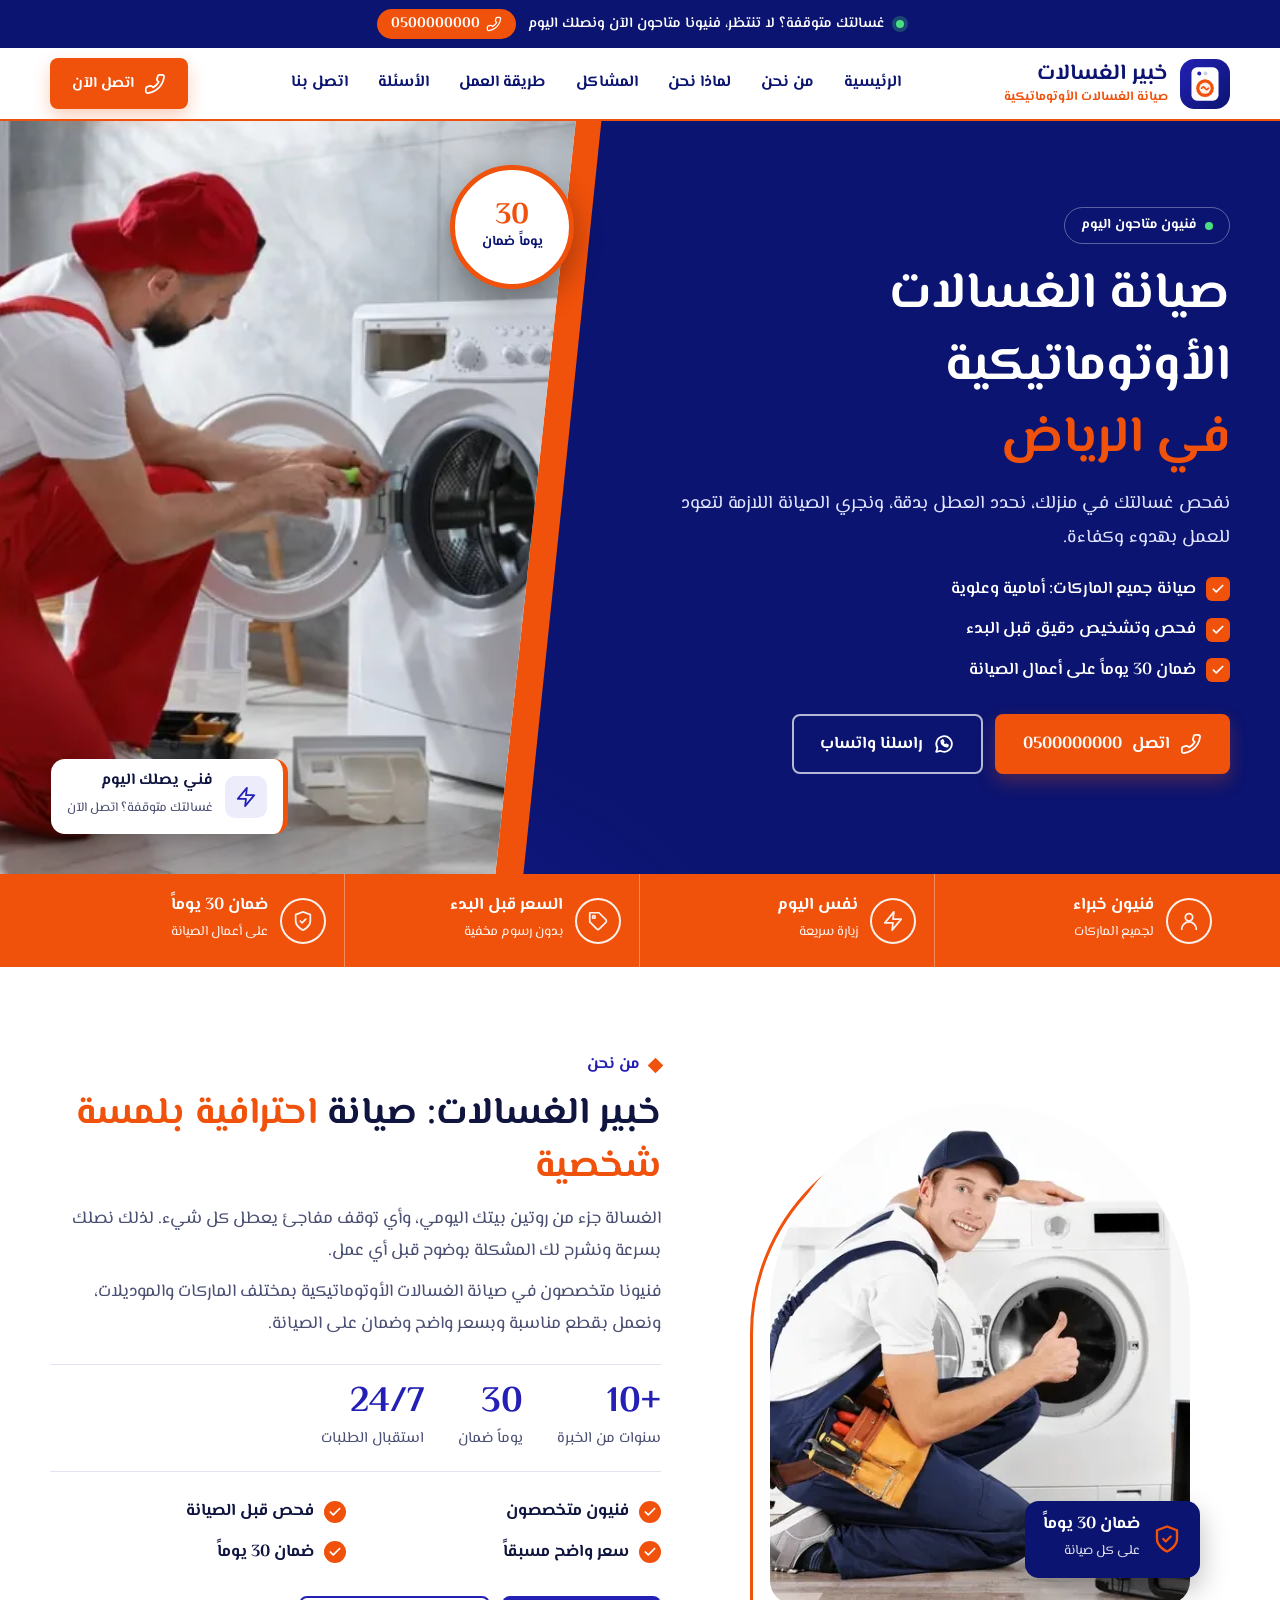
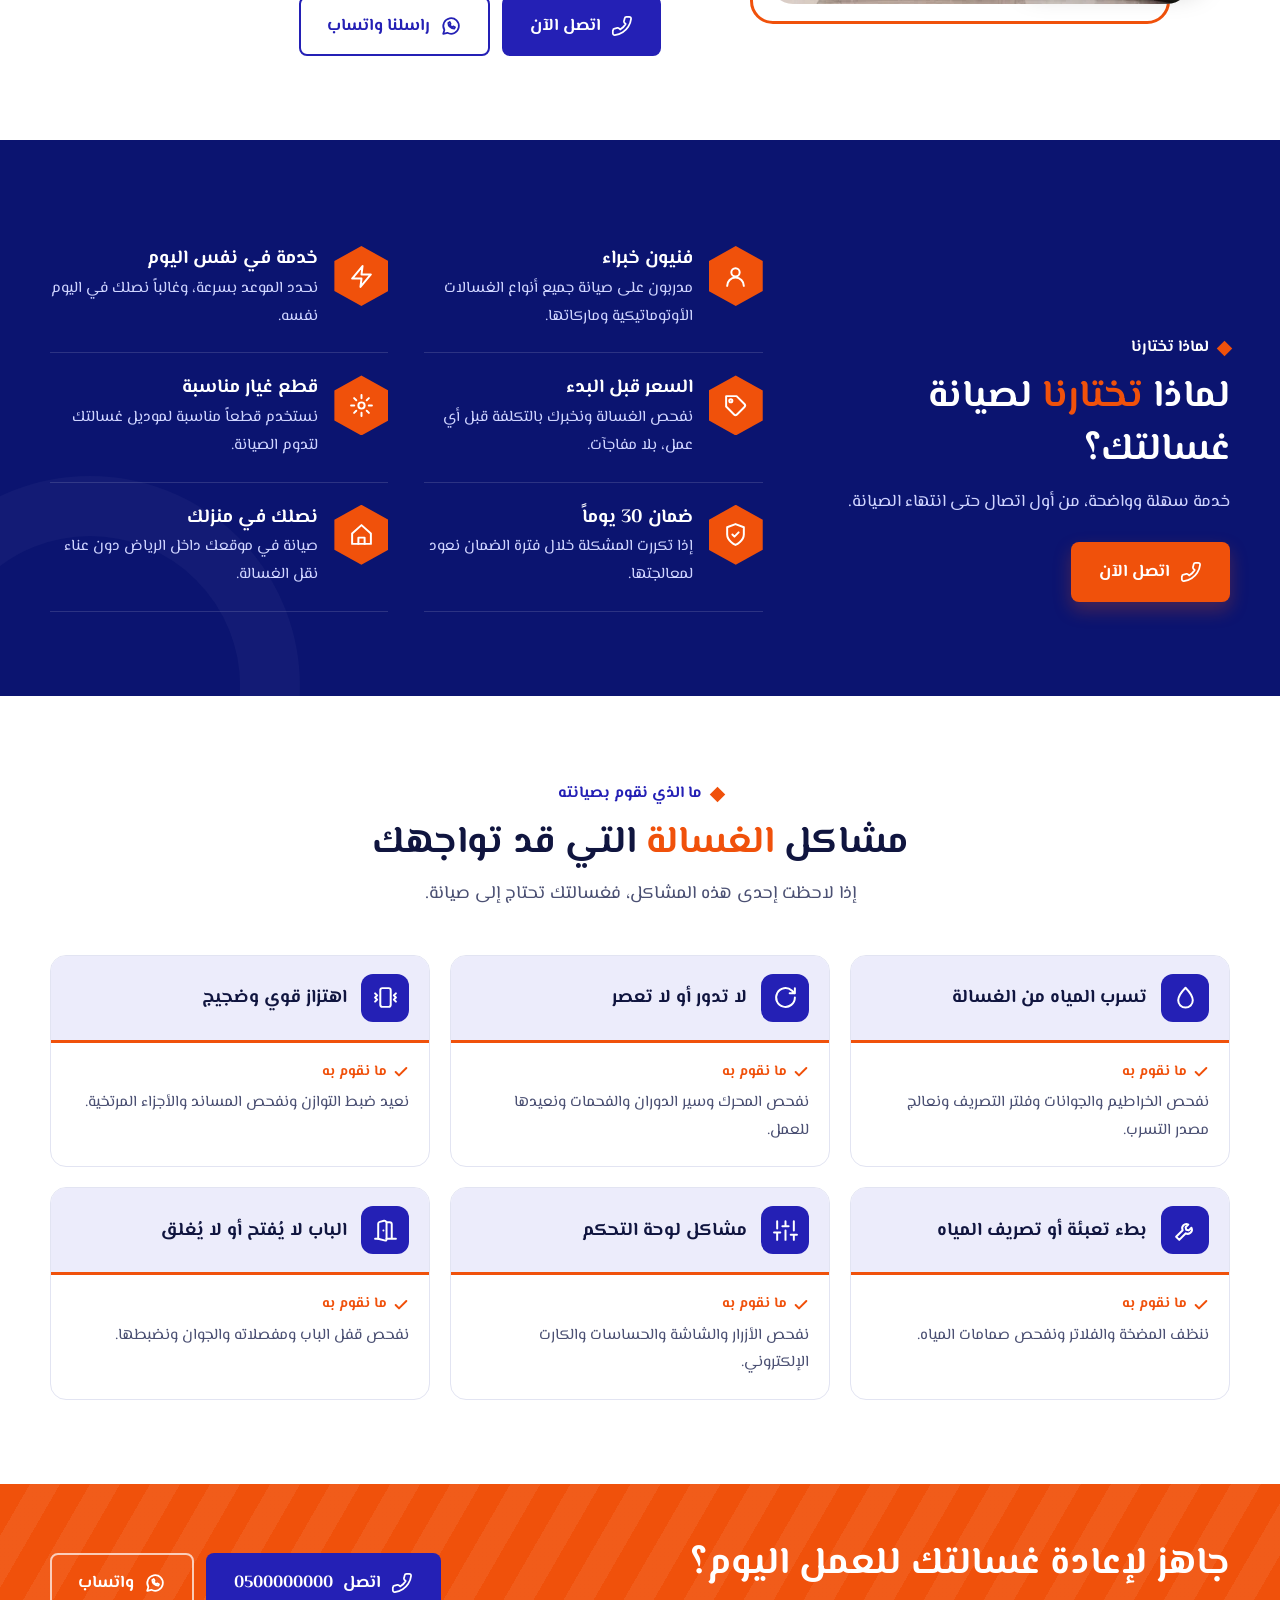
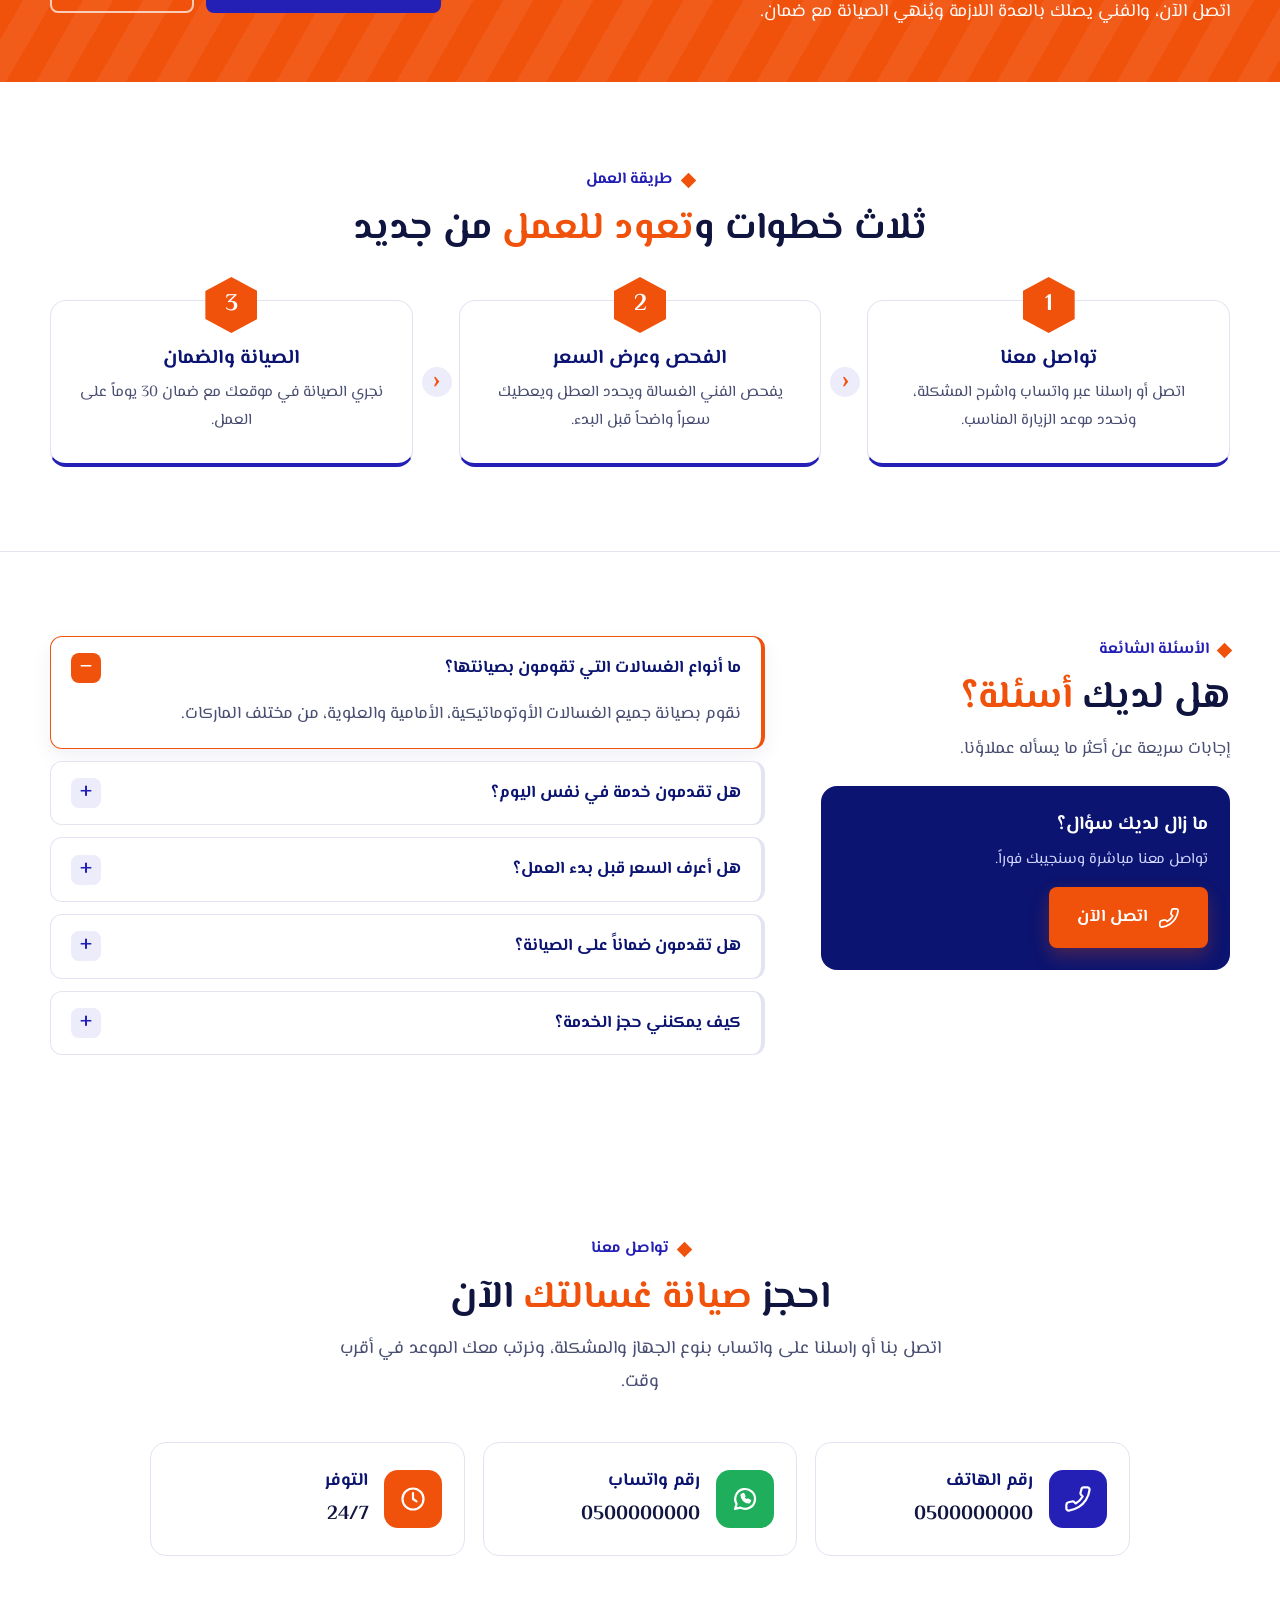
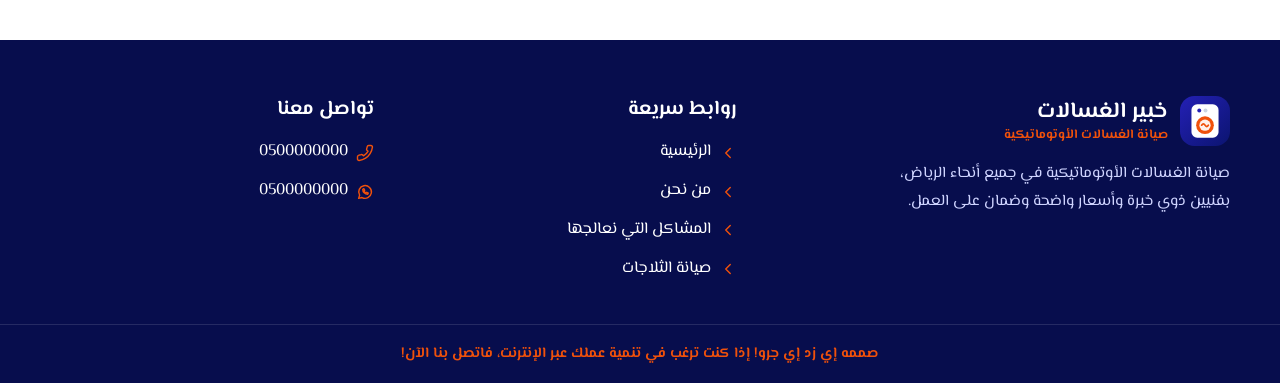
==== index.html @ 1cacca38 "Add files via upload" ====
<!DOCTYPE html>
<html lang="ar" dir="rtl"><head><meta charset="UTF-8">
<meta name="viewport" content="width=device-width, initial-scale=1, viewport-fit=cover">
<title>صيانة الغسالات الأوتوماتيكية في الرياض | خدمة في نفس اليوم</title><meta name="description" content="صيانة احترافية للغسالات الأوتوماتيكية في الرياض لجميع الماركات. فنيون خبراء، خدمة في نفس اليوم، سعر واضح قبل البدء وضمان 30 يوماً.">
<link rel="preconnect" href="https://fonts.googleapis.com"><link rel="preconnect" href="https://fonts.gstatic.com" crossorigin>
<link href="https://fonts.googleapis.com/css2?family=El+Messiri:wght@400;500;600;700&display=swap" rel="stylesheet">
<link rel="stylesheet" href="style.css"></head>
<body class="wash"><svg width="0" height="0" style="position:absolute" aria-hidden="true"><symbol id="i-phone" viewBox="0 0 24 24"><path d="M22 16.9v3a2 2 0 0 1-2.2 2 19.8 19.8 0 0 1-8.6-3.1 19.5 19.5 0 0 1-6-6A19.8 19.8 0 0 1 2.1 4.2 2 2 0 0 1 4.1 2h3a2 2 0 0 1 2 1.7c.1.9.4 1.8.7 2.7a2 2 0 0 1-.5 2.1L8 9.8a16 16 0 0 0 6 6l1.3-1.3a2 2 0 0 1 2.1-.4c.9.3 1.8.6 2.7.7a2 2 0 0 1 1.7 2z"/></symbol><symbol id="i-wa" viewBox="0 0 24 24"><path d="M3.5 20.5l1.3-4.2A8.5 8.5 0 1 1 8 19.4z"/><path d="M9 8.6c0 3.4 3 6.4 6.4 6.4l1-1.6-2-1-1 .8a4.6 4.6 0 0 1-2.6-2.6l.8-1-1-2z"/></symbol><symbol id="i-check" viewBox="0 0 24 24"><path d="M20 6 9 17l-5-5"/></symbol><symbol id="i-chev" viewBox="0 0 24 24"><path d="m15 18-6-6 6-6"/></symbol><symbol id="i-shield" viewBox="0 0 24 24"><path d="M12 22s8-3.6 8-10V5l-8-3-8 3v7c0 6.4 8 10 8 10z"/><path d="m9 12 2 2 4-4"/></symbol><symbol id="i-bolt" viewBox="0 0 24 24"><path d="M13 2 3 14h9l-1 8 10-12h-9z"/></symbol><symbol id="i-tag" viewBox="0 0 24 24"><path d="M20.6 13.4 13.4 20.6a2 2 0 0 1-2.8 0L3 13V3h10l7.6 7.6a2 2 0 0 1 0 2.8z"/><circle cx="7.5" cy="7.5" r="1.5"/></symbol><symbol id="i-user" viewBox="0 0 24 24"><circle cx="12" cy="8" r="4"/><path d="M4 21a8 8 0 0 1 16 0"/></symbol><symbol id="i-clock" viewBox="0 0 24 24"><circle cx="12" cy="12" r="9"/><path d="M12 7v5l3 2"/></symbol><symbol id="i-drop" viewBox="0 0 24 24"><path d="M12 2.7s7 7.2 7 12a7 7 0 0 1-14 0c0-4.8 7-12 7-12z"/></symbol><symbol id="i-wrench" viewBox="0 0 24 24"><path d="M14.7 6.3a4 4 0 0 0-5.4 5.4L3 18l3 3 6.3-6.3a4 4 0 0 0 5.4-5.4l-2.6 2.6-2.4-.6-.6-2.4z"/></symbol><symbol id="i-gear" viewBox="0 0 24 24"><circle cx="12" cy="12" r="3"/><path d="M12 2v3M12 19v3M4.9 4.9l2.1 2.1M17 17l2.1 2.1M2 12h3M19 12h3M4.9 19.1 7 17M17 7l2.1-2.1"/></symbol><symbol id="i-snow" viewBox="0 0 24 24"><path d="M12 2v20M3.3 7l17.4 10M3.3 17 20.7 7M9 3.5l3 2 3-2M9 20.5l3-2 3 2"/></symbol><symbol id="i-temp" viewBox="0 0 24 24"><path d="M14 14.8V4a2 2 0 0 0-4 0v10.8a4 4 0 1 0 4 0z"/></symbol><symbol id="i-volume" viewBox="0 0 24 24"><path d="M11 5 6 9H2v6h4l5 4z"/><path d="M15.5 8.5a5 5 0 0 1 0 7M19 5a9 9 0 0 1 0 14"/></symbol><symbol id="i-door" viewBox="0 0 24 24"><path d="M13 4h3a2 2 0 0 1 2 2v14M2 20h3M13 20h9M10 12v.01"/><path d="M13 4.6v16.1a1 1 0 0 1-1.2 1L5 20V5.6a2 2 0 0 1 1.5-1.9l4-1A2 2 0 0 1 13 4.6z"/></symbol><symbol id="i-vibrate" viewBox="0 0 24 24"><path d="m2 8 2 2-2 2 2 2-2 2M22 8l-2 2 2 2-2 2 2 2"/><rect x="7" y="3" width="10" height="18" rx="2"/></symbol><symbol id="i-sliders" viewBox="0 0 24 24"><path d="M4 21v-7M4 10V3M12 21v-9M12 8V3M20 21v-5M20 12V3M1 14h6M9 8h6M17 16h6"/></symbol><symbol id="i-spin" viewBox="0 0 24 24"><path d="M21 12a9 9 0 1 1-3-6.7L21 8M21 3v5h-5"/></symbol><symbol id="i-house" viewBox="0 0 24 24"><path d="M3 11 12 3l9 8v10H3z"/><path d="M9 21v-6h6v6"/></symbol><symbol id="i-washer" viewBox="0 0 24 24"><rect x="4" y="2" width="16" height="20" rx="2.5"/><circle cx="12" cy="14" r="5"/><path d="M7.5 6h.01M11 6h.01M9.5 14c1-1 2-1 3 0s2 1 3 0"/></symbol><symbol id="i-fridge" viewBox="0 0 24 24"><rect x="5" y="2" width="14" height="20" rx="2.5"/><path d="M5 10h14M9 6v1.5M9 13v3.5"/></symbol><symbol id="i-menu" viewBox="0 0 24 24"><path d="M4 7h16M4 12h16M4 17h16"/></symbol></svg>
<div class="top"><div class="wrap"><span class="dot"></span><span class="hide-m">غسالتك متوقفة؟ لا تنتظر، فنيونا متاحون الآن ونصلك اليوم</span><a href="#" class="tc js-call"><svg class="ico flip"><use href="#i-phone"/></svg> <span class="num" dir="ltr">0500000000</span></a></div></div>
<header><div class="wrap"><a href="#top" class="logo"><svg viewBox="0 0 48 48" aria-hidden="true"><defs><linearGradient id="lg" x1="0" y1="0" x2="1" y2="1"><stop offset="0" stop-color="#2420B5"/><stop offset="1" stop-color="#0B1470"/></linearGradient></defs><rect width="48" height="48" rx="14" fill="url(#lg)"/><rect x="11" y="8" width="26" height="32" rx="5.5" fill="#fff"/><circle cx="18.5" cy="14" r="1.9" fill="#2420B5"/><circle cx="24.5" cy="14" r="1.9" fill="#cbd5e1"/><circle cx="24" cy="28" r="8.5" fill="#F0510B"/><circle cx="24" cy="28" r="5.4" fill="#fff" opacity=".92"/><path d="M20.8 28c1.1-1.7 2.2-1.7 3.2 0s2.1 1.7 3.2 0" stroke="#F0510B" fill="none" stroke-width="1.7" stroke-linecap="round"/></svg><span><b>خبير الغسالات</b><small>صيانة الغسالات الأوتوماتيكية</small></span></a>
<nav id="nv"><a href="#top">الرئيسية</a><a href="#about">من نحن</a><a href="#why">لماذا نحن</a><a href="#problems">المشاكل</a><a href="#process">طريقة العمل</a><a href="#faq">الأسئلة</a><a href="#contact">اتصل بنا</a></nav>
<a href="#" class="btn b-acc js-call"><svg class="ico flip"><use href="#i-phone"/></svg> اتصل الآن</a>
<button class="burger" id="burger" aria-label="القائمة" aria-expanded="false" aria-controls="nv"><svg class="ico "><use href="#i-menu"/></svg></button></div></header>
<section class="hero" id="top" style="padding:0">
<div class="hstripe"></div><div class="hphoto"><img src="images/washer-hero.webp" alt="خبير الغسالات" width="500" height="500"></div>
<div class="hbadge"><div><strong>30</strong><small>يوماً ضمان</small></div></div>
<div class="hcard"><span class="ci"><svg class="ico "><use href="#i-bolt"/></svg></span><div><b>فني يصلك اليوم</b><span>غسالتك متوقفة؟ اتصل الآن</span></div></div>
<div class="wrap"><div class="hcopy"><span class="pill"><i></i> فنيون متاحون اليوم</span><h1>صيانة الغسالات الأوتوماتيكية <span>في الرياض</span></h1><p class="sub">نفحص غسالتك في منزلك، نحدد العطل بدقة، ونجري الصيانة اللازمة لتعود للعمل بهدوء وكفاءة.</p>
<ul class="hlist"><li><span class="ck"><svg class="ico "><use href="#i-check"/></svg></span> صيانة جميع الماركات: أمامية وعلوية</li><li><span class="ck"><svg class="ico "><use href="#i-check"/></svg></span> فحص وتشخيص دقيق قبل البدء</li><li><span class="ck"><svg class="ico "><use href="#i-check"/></svg></span> ضمان 30 يوماً على أعمال الصيانة</li></ul>
<div class="row"><a href="#" class="btn b-acc js-call"><svg class="ico flip"><use href="#i-phone"/></svg> اتصل <span class="num" dir="ltr">0500000000</span></a><a href="#" class="btn b-ghost js-wa"><svg class="ico "><use href="#i-wa"/></svg> راسلنا واتساب</a></div></div></div></section>
<div class="strip"><div class="wrap"><div class="sf"><span class="sfi"><svg class="ico "><use href="#i-user"/></svg></span><div><b>فنيون خبراء</b><span>لجميع الماركات</span></div></div><div class="sf"><span class="sfi"><svg class="ico "><use href="#i-bolt"/></svg></span><div><b>نفس اليوم</b><span>زيارة سريعة</span></div></div><div class="sf"><span class="sfi"><svg class="ico "><use href="#i-tag"/></svg></span><div><b>السعر قبل البدء</b><span>بدون رسوم مخفية</span></div></div><div class="sf"><span class="sfi"><svg class="ico "><use href="#i-shield"/></svg></span><div><b>ضمان 30 يوماً</b><span>على أعمال الصيانة</span></div></div></div></div>
<section id="about"><div class="wrap about"><div class="aimg"><img src="images/washer-about.webp" alt="صيانة الغسالات الأوتوماتيكية" loading="lazy" width="500" height="500">
<div class="aexp"><svg class="ico "><use href="#i-shield"/></svg><div><b>ضمان 30 يوماً</b><span>على كل صيانة</span></div></div></div>
<div><span class="tag">من نحن</span><h2>خبير الغسالات: صيانة <span>احترافية بلمسة شخصية</span></h2><p>الغسالة جزء من روتين بيتك اليومي، وأي توقف مفاجئ يعطل كل شيء. لذلك نصلك بسرعة ونشرح لك المشكلة بوضوح قبل أي عمل.</p><p>فنيونا متخصصون في صيانة الغسالات الأوتوماتيكية بمختلف الماركات والموديلات، ونعمل بقطع مناسبة وبسعر واضح وضمان على الصيانة.</p>
<div class="astats"><div><strong>+10</strong><span>سنوات من الخبرة</span></div><div><strong>30</strong><span>يوماً ضمان</span></div><div><strong>24/7</strong><span>استقبال الطلبات</span></div></div>
<ul class="apts"><li><span class="ck"><svg class="ico "><use href="#i-check"/></svg></span> فنيون متخصصون</li><li><span class="ck"><svg class="ico "><use href="#i-check"/></svg></span> فحص قبل الصيانة</li><li><span class="ck"><svg class="ico "><use href="#i-check"/></svg></span> سعر واضح مسبقاً</li><li><span class="ck"><svg class="ico "><use href="#i-check"/></svg></span> ضمان 30 يوماً</li></ul>
<div class="row"><a href="#" class="btn b-main js-call"><svg class="ico flip"><use href="#i-phone"/></svg> اتصل الآن</a><a href="#" class="btn b-line js-wa"><svg class="ico "><use href="#i-wa"/></svg> راسلنا واتساب</a></div></div></div></section>
<section class="why" id="why"><div class="wrap whyg"><div class="lead"><span class="tag">لماذا تختارنا</span><h2>لماذا <span>تختارنا</span> لصيانة غسالتك؟</h2><p>خدمة سهلة وواضحة، من أول اتصال حتى انتهاء الصيانة.</p><a href="#" class="btn b-acc js-call"><svg class="ico flip"><use href="#i-phone"/></svg> اتصل الآن</a></div><div class="wl"><div class="w"><span class="wi"><svg class="ico "><use href="#i-user"/></svg></span><div><h3>فنيون خبراء</h3><p>مدربون على صيانة جميع أنواع الغسالات الأوتوماتيكية وماركاتها.</p></div></div><div class="w"><span class="wi"><svg class="ico "><use href="#i-bolt"/></svg></span><div><h3>خدمة في نفس اليوم</h3><p>نحدد الموعد بسرعة، وغالباً نصلك في اليوم نفسه.</p></div></div><div class="w"><span class="wi"><svg class="ico "><use href="#i-tag"/></svg></span><div><h3>السعر قبل البدء</h3><p>نفحص الغسالة ونخبرك بالتكلفة قبل أي عمل، بلا مفاجآت.</p></div></div><div class="w"><span class="wi"><svg class="ico "><use href="#i-gear"/></svg></span><div><h3>قطع غيار مناسبة</h3><p>نستخدم قطعاً مناسبة لموديل غسالتك لتدوم الصيانة.</p></div></div><div class="w"><span class="wi"><svg class="ico "><use href="#i-shield"/></svg></span><div><h3>ضمان 30 يوماً</h3><p>إذا تكررت المشكلة خلال فترة الضمان نعود لمعالجتها.</p></div></div><div class="w"><span class="wi"><svg class="ico "><use href="#i-house"/></svg></span><div><h3>نصلك في منزلك</h3><p>صيانة في موقعك داخل الرياض دون عناء نقل الغسالة.</p></div></div></div></div></section>
<section id="problems"><div class="wrap"><div class="head c"><span class="tag">ما الذي نقوم بصيانته</span><h2>مشاكل <span>الغسالة</span> التي قد تواجهك</h2><p>إذا لاحظت إحدى هذه المشاكل، فغسالتك تحتاج إلى صيانة.</p></div>
<div class="grid3"><div class="p"><div class="ph"><span class="pi"><svg class="ico "><use href="#i-drop"/></svg></span><h3>تسرب المياه من الغسالة</h3></div><div class="pb"><small><svg class="ico "><use href="#i-check"/></svg> ما نقوم به</small><p>نفحص الخراطيم والجوانات وفلتر التصريف ونعالج مصدر التسرب.</p></div></div><div class="p"><div class="ph"><span class="pi"><svg class="ico "><use href="#i-spin"/></svg></span><h3>لا تدور أو لا تعصر</h3></div><div class="pb"><small><svg class="ico "><use href="#i-check"/></svg> ما نقوم به</small><p>نفحص المحرك وسير الدوران والفحمات ونعيدها للعمل.</p></div></div><div class="p"><div class="ph"><span class="pi"><svg class="ico "><use href="#i-vibrate"/></svg></span><h3>اهتزاز قوي وضجيج</h3></div><div class="pb"><small><svg class="ico "><use href="#i-check"/></svg> ما نقوم به</small><p>نعيد ضبط التوازن ونفحص المساند والأجزاء المرتخية.</p></div></div><div class="p"><div class="ph"><span class="pi"><svg class="ico "><use href="#i-wrench"/></svg></span><h3>بطء تعبئة أو تصريف المياه</h3></div><div class="pb"><small><svg class="ico "><use href="#i-check"/></svg> ما نقوم به</small><p>ننظف المضخة والفلاتر ونفحص صمامات المياه.</p></div></div><div class="p"><div class="ph"><span class="pi"><svg class="ico "><use href="#i-sliders"/></svg></span><h3>مشاكل لوحة التحكم</h3></div><div class="pb"><small><svg class="ico "><use href="#i-check"/></svg> ما نقوم به</small><p>نفحص الأزرار والشاشة والحساسات والكارت الإلكتروني.</p></div></div><div class="p"><div class="ph"><span class="pi"><svg class="ico "><use href="#i-door"/></svg></span><h3>الباب لا يُفتح أو لا يُغلق</h3></div><div class="pb"><small><svg class="ico "><use href="#i-check"/></svg> ما نقوم به</small><p>نفحص قفل الباب ومفصلاته والجوان ونضبطها.</p></div></div></div>
</div></section>
<section class="cta"><div class="wrap ctag"><div><h2>جاهز لإعادة غسالتك للعمل اليوم؟</h2><p>اتصل الآن، والفني يصلك بالعدة اللازمة ويُنهي الصيانة مع ضمان.</p></div><div class="row"><a href="#" class="btn b-main js-call"><svg class="ico flip"><use href="#i-phone"/></svg> اتصل <span class="num" dir="ltr">0500000000</span></a><a href="#" class="btn b-ghost js-wa"><svg class="ico "><use href="#i-wa"/></svg> واتساب</a></div></div></section>
<section class="proc" id="process"><div class="wrap"><div class="head c"><span class="tag">طريقة العمل</span><h2>ثلاث خطوات و<span>تعود للعمل</span> من جديد</h2></div>
<div class="steps"><div class="st"><div class="sn">1</div><h3>تواصل معنا</h3><p>اتصل أو راسلنا عبر واتساب واشرح المشكلة، ونحدد موعد الزيارة المناسب.</p></div><div class="st"><div class="sn">2</div><h3>الفحص وعرض السعر</h3><p>يفحص الفني الغسالة ويحدد العطل ويعطيك سعراً واضحاً قبل البدء.</p></div><div class="st"><div class="sn">3</div><h3>الصيانة والضمان</h3><p>نجري الصيانة في موقعك مع ضمان 30 يوماً على العمل.</p></div></div></div></section>
<section class="faq" id="faq"><div class="wrap faqg"><div class="lead"><span class="tag">الأسئلة الشائعة</span><h2>هل لديك <span>أسئلة؟</span></h2><p>إجابات سريعة عن أكثر ما يسأله عملاؤنا.</p>
<div class="askbox"><b>ما زال لديك سؤال؟</b><p>تواصل معنا مباشرة وسنجيبك فوراً.</p><a href="#" class="btn b-acc js-call"><svg class="ico flip"><use href="#i-phone"/></svg> اتصل الآن</a></div></div>
<div><details open><summary>ما أنواع الغسالات التي تقومون بصيانتها؟</summary><p>نقوم بصيانة جميع الغسالات الأوتوماتيكية، الأمامية والعلوية، من مختلف الماركات.</p></details><details><summary>هل تقدمون خدمة في نفس اليوم؟</summary><p>نعم، نوفر الزيارة في نفس اليوم حسب موقعك وجدول المواعيد.</p></details><details><summary>هل أعرف السعر قبل بدء العمل؟</summary><p>نعم، يفحص الفني الغسالة ويخبرك بالتكلفة قبل أي صيانة.</p></details><details><summary>هل تقدمون ضماناً على الصيانة؟</summary><p>نعم، نقدم ضمان 30 يوماً على أعمال الصيانة.</p></details><details><summary>كيف يمكنني حجز الخدمة؟</summary><p>اتصل بنا أو راسلنا على واتساب وسنحدد لك الموعد مباشرة.</p></details></div></div></section>
<section id="contact"><div class="wrap"><div class="head c"><span class="tag">تواصل معنا</span><h2>احجز <span>صيانة غسالتك</span> الآن</h2><p>اتصل بنا أو راسلنا على واتساب بنوع الجهاز والمشكلة، ونرتب معك الموعد في أقرب وقت.</p></div>
<div class="ccards"><a href="#" class="cc js-call"><span class="ci"><svg class="ico flip"><use href="#i-phone"/></svg></span><span><b>رقم الهاتف</b><span class="num" dir="ltr">0500000000</span></span></a>
<a href="#" class="cc wa js-wa"><span class="ci"><svg class="ico "><use href="#i-wa"/></svg></span><span><b>رقم واتساب</b><span class="num" dir="ltr">0500000000</span></span></a>
<div class="cc hr"><span class="ci"><svg class="ico "><use href="#i-clock"/></svg></span><span><b>التوفر</b><span>24/7</span></span></div></div></div></section>
<footer><div class="wrap fg"><div><a href="#top" class="logo"><svg viewBox="0 0 48 48" aria-hidden="true"><defs><linearGradient id="lg" x1="0" y1="0" x2="1" y2="1"><stop offset="0" stop-color="#2420B5"/><stop offset="1" stop-color="#0B1470"/></linearGradient></defs><rect width="48" height="48" rx="14" fill="url(#lg)"/><rect x="11" y="8" width="26" height="32" rx="5.5" fill="#fff"/><circle cx="18.5" cy="14" r="1.9" fill="#2420B5"/><circle cx="24.5" cy="14" r="1.9" fill="#cbd5e1"/><circle cx="24" cy="28" r="8.5" fill="#F0510B"/><circle cx="24" cy="28" r="5.4" fill="#fff" opacity=".92"/><path d="M20.8 28c1.1-1.7 2.2-1.7 3.2 0s2.1 1.7 3.2 0" stroke="#F0510B" fill="none" stroke-width="1.7" stroke-linecap="round"/></svg><span><b>خبير الغسالات</b><small>صيانة الغسالات الأوتوماتيكية</small></span></a><p>صيانة الغسالات الأوتوماتيكية في جميع أنحاء الرياض، بفنيين ذوي خبرة وأسعار واضحة وضمان على العمل.</p></div>
<div><h4>روابط سريعة</h4><ul class="fl"><li><a href="#top"><svg class="ico "><use href="#i-chev"/></svg> الرئيسية</a></li><li><a href="#about"><svg class="ico "><use href="#i-chev"/></svg> من نحن</a></li><li><a href="#problems"><svg class="ico "><use href="#i-chev"/></svg> المشاكل التي نعالجها</a></li><li><a href="fridge.html"><svg class="ico "><use href="#i-chev"/></svg> صيانة الثلاجات</a></li></ul></div>
<div><h4>تواصل معنا</h4><ul class="fl"><li><a href="#" class="js-call"><svg class="ico flip"><use href="#i-phone"/></svg> <span class="num" dir="ltr">0500000000</span></a></li><li><a href="#" class="js-wa"><svg class="ico "><use href="#i-wa"/></svg> <span class="num" dir="ltr">0500000000</span></a></li></ul></div></div>
<div class="fb"><a href="https://api.whatsapp.com/send/?phone=923214914037" target="_blank" rel="noopener">صممه إي زد إي جرو! إذا كنت ترغب في تنمية عملك عبر الإنترنت، فاتصل بنا الآن!</a></div></footer>
<div class="mbar"><a href="#" class="btn b-acc js-call"><svg class="ico flip"><use href="#i-phone"/></svg> اتصل الآن</a><a href="#" class="btn b-ghost js-wa"><svg class="ico "><use href="#i-wa"/></svg> واتساب</a></div>
<script>
var PHONE_INTL='966500000000',PHONE_SHOW='0500000000';
document.querySelectorAll('.js-call').forEach(function(a){a.href='tel:+'+PHONE_INTL});
document.querySelectorAll('.js-wa').forEach(function(a){a.href='https://wa.me/'+PHONE_INTL;a.target='_blank';a.rel='noopener'});
document.querySelectorAll('.num').forEach(function(n){n.textContent=PHONE_SHOW});
var b=document.getElementById('burger'),nv=document.getElementById('nv');
b.addEventListener('click',function(){var o=nv.classList.toggle('open');b.setAttribute('aria-expanded',o)});
nv.addEventListener('click',function(e){if(e.target.tagName==='A'){nv.classList.remove('open');b.setAttribute('aria-expanded','false')}});
</script></body></html>
---- style.css ----
:root{--main:#2420B5;--deep:#0B1470;--acc:#F0510B;--acc2:#D64405;--onacc:#fff;--tint:#ECECFB;--ink:#10153F;--muted:#4b5073;--line:#E2E4F2;box-sizing:border-box}
*,*::before,*::after{box-sizing:border-box;margin:0;padding:0}
html{scroll-behavior:smooth;overflow-x:hidden;scroll-padding-top:84px}
body{overflow-x:hidden;font-family:'El Messiri',Tahoma,system-ui,sans-serif;color:var(--ink);background:#fff;line-height:1.8;font-size:17px;-webkit-font-smoothing:antialiased;padding-top:env(safe-area-inset-top,0px)}
a{color:inherit;text-decoration:none}img,svg{display:block}
.wrap{width:min(1180px,100% - 32px);margin-inline:auto}
h1,h2,h3,h4{line-height:1.4;font-weight:700}
h2{font-size:clamp(26px,3.4vw,38px)}h2 span{color:var(--acc)}
section{padding:84px 0}
.ico{width:22px;height:22px;flex:none;fill:none;stroke:currentColor;stroke-width:1.9;stroke-linecap:round;stroke-linejoin:round}
.ico.flip{transform:scaleX(-1)}
.tag{display:inline-flex;align-items:center;gap:10px;color:var(--main);font-weight:700;font-size:16px;margin-bottom:8px}
.tag::before{content:'';width:11px;height:11px;background:var(--acc);transform:rotate(45deg)}
.head{margin-bottom:44px}.head.c{text-align:center}
.head p{font-size:18px;color:var(--muted);max-width:640px;margin-top:8px}.head.c p{margin-inline:auto}
.btn{display:inline-flex;align-items:center;justify-content:center;gap:10px;padding:13px 26px;border-radius:8px;font-weight:700;font-size:17px;border:2px solid transparent;white-space:nowrap;font-family:inherit;cursor:pointer;transition:background .2s,color .2s,border-color .2s,transform .2s}
.btn:hover{transform:translateY(-2px)}
.b-acc{background:var(--acc);color:var(--onacc);box-shadow:0 8px 18px #f0510b44}.b-acc:hover{background:var(--acc2)}
.b-main{background:var(--main);color:#fff}.b-main:hover{background:var(--deep)}
.b-ghost{color:#fff;border-color:#ffffffb3}.b-ghost:hover{background:#fff;color:var(--deep)}
.b-line{color:var(--main);border-color:var(--main);background:#fff}.b-line:hover{background:var(--main);color:#fff}
.row{display:flex;gap:12px;flex-wrap:wrap}
:focus-visible{outline:3px solid var(--acc);outline-offset:2px}
.top{background:var(--deep);color:#fff;font-size:14.5px}
.top .wrap{display:flex;justify-content:center;align-items:center;gap:12px;padding:9px 0;flex-wrap:wrap;font-weight:600;text-align:center}
.top .dot{width:8px;height:8px;border-radius:50%;background:#4ADE80;box-shadow:0 0 0 4px #4ade8040;flex:none}
.top .tc{background:var(--acc);color:#fff;border-radius:99px;padding:2px 14px;font-weight:700;display:inline-flex;align-items:center;gap:6px}
.top .tc .ico{width:16px;height:16px}
header{background:#fff;position:sticky;top:0;z-index:50;box-shadow:0 2px 0 var(--acc)}
header .wrap{display:flex;align-items:center;justify-content:space-between;gap:16px;padding:10px 0;position:relative}
.logo{display:flex;align-items:center;gap:12px;min-width:0}
.logo svg{width:50px;height:50px;flex:none}
.logo b{display:block;font-size:22px;line-height:1.2;color:var(--deep)}
.logo small{display:block;font-size:13px;color:var(--acc);font-weight:700;line-height:1.4}
nav{display:flex;gap:4px}
nav a{font-weight:700;font-size:16px;padding:8px 13px;border-radius:8px;color:var(--deep)}
nav a:hover{color:var(--acc);background:var(--tint)}
.burger{display:none;width:46px;height:46px;border-radius:10px;border:1px solid var(--line);background:#fff;color:var(--deep);cursor:pointer;place-items:center}
.burger .ico{width:26px;height:26px}
header .b-acc{padding:10px 20px;font-size:15px}
/* hero: slanted split */
.hero{background:radial-gradient(800px 500px at 20% 120%,#2b2fd055,transparent 65%),var(--deep);color:#fff;position:relative;overflow:hidden;display:flex;flex-direction:column}
.hero .wrap{position:relative;z-index:2;padding:88px 0 100px}
.hcopy{max-width:min(590px,52%)}
.hstripe,.hphoto{position:absolute;top:0;bottom:0;inset-inline-end:0}
.hstripe{width:47%;background:var(--acc);clip-path:polygon(0 0,100% 0,87% 100%,0 100%)}
.hphoto{width:45%;clip-path:polygon(0 0,100% 0,86% 100%,0 100%);background:#fff}
.hphoto img{width:100%;height:100%;object-fit:cover;object-position:50% 30%}
.pill{display:inline-flex;align-items:center;gap:8px;border:1px solid #ffffff55;padding:5px 16px;border-radius:99px;font-size:14px;font-weight:700}
.pill i{width:8px;height:8px;border-radius:50%;background:#4ADE80}
.hero h1{font-size:clamp(30px,4vw,52px);margin:16px 0 12px}.hero h1 span{color:var(--acc);display:block}
.hero .sub{font-size:18.5px;color:#dfe3ff}
.hlist{list-style:none;margin:20px 0 28px;display:grid;gap:10px}
.hlist li{display:flex;align-items:center;gap:10px;font-weight:600}
.ck{width:24px;height:24px;border-radius:6px;background:var(--acc);color:#fff;display:grid;place-items:center;flex:none}
.ck .ico{width:14px;height:14px;stroke-width:3}
.hbadge{position:absolute;z-index:3;left:calc(40% - 62px);top:46px;width:124px;height:124px;border-radius:50%;background:#fff;color:var(--deep);border:5px solid var(--acc);display:grid;place-items:center;text-align:center;font-weight:700;line-height:1.25;box-shadow:0 12px 30px #0005}
.hbadge strong{display:block;font-size:30px;color:var(--acc);line-height:1}
.hbadge small{font-size:14px}
.hcard{position:absolute;z-index:3;left:4%;bottom:40px;background:#fff;color:var(--ink);border-radius:14px;padding:12px 16px;display:flex;gap:12px;align-items:center;box-shadow:0 12px 30px #0004;border-inline-start:5px solid var(--acc)}
.hcard .ci{width:42px;height:42px;border-radius:10px;background:var(--tint);color:var(--main);display:grid;place-items:center;flex:none}
.hcard b{display:block;font-size:16px;line-height:1.3}.hcard span{font-size:13px;color:var(--muted)}
/* strip */
.strip{background:var(--acc);color:#fff}
.strip .wrap{display:grid;grid-template-columns:repeat(4,1fr)}
.sf{display:flex;align-items:center;gap:12px;padding:20px 18px;border-inline-start:1px solid #ffffff55}.sf:first-child{border:0}
.sfi{width:46px;height:46px;border-radius:50%;border:2px solid #fff;display:grid;place-items:center;flex:none}
.sf b{display:block;font-size:17px;line-height:1.3}.sf span{font-size:13.5px;opacity:.92}
/* about */
.about{display:grid;grid-template-columns:.9fr 1.1fr;gap:70px;align-items:center}
.aimg{position:relative;max-width:420px;width:100%;margin-inline:auto}
.aimg::before{content:'';position:absolute;inset:20px 20px -20px -20px;border:3px solid var(--acc);border-radius:220px 220px 24px 24px}
.aimg img{position:relative;width:100%;aspect-ratio:4/5;object-fit:cover;border-radius:220px 220px 24px 24px;background:#fff}
.aexp{position:absolute;bottom:26px;inset-inline-start:-10px;background:var(--deep);color:#fff;border-radius:14px;padding:12px 18px;display:flex;gap:12px;align-items:center;box-shadow:0 12px 28px #0004;z-index:2}
.aexp .ico{color:var(--acc);width:30px;height:30px}.aexp b{display:block;line-height:1.3}.aexp span{font-size:13.5px;opacity:.85}
.about p{font-size:17.5px;margin-top:10px;color:var(--muted)}
.astats{display:flex;gap:34px;margin:24px 0;padding:18px 0;border-block:1px solid var(--line)}
.astats strong{display:block;font-size:36px;line-height:1.1;color:var(--main)}.astats span{font-size:15px;color:var(--muted)}
.apts{list-style:none;display:grid;grid-template-columns:1fr 1fr;gap:10px 18px;margin:0 0 28px}
.apts li{display:flex;gap:10px;align-items:center;font-weight:700}
.apts .ck{width:22px;height:22px;border-radius:50%}
/* why */
.why{background:var(--deep);color:#fff;position:relative;overflow:hidden}
.why::after{content:'';position:absolute;width:420px;height:420px;border:60px solid #ffffff08;border-radius:50%;bottom:-200px;inset-inline-end:-120px}
.whyg{display:grid;grid-template-columns:.8fr 1.4fr;gap:60px;align-items:start;position:relative;z-index:1}
.whyg .lead{position:sticky;top:110px}
.whyg .lead p{color:#cfd4ff;margin:10px 0 24px}
.whyg .tag{color:#fff}
.wl{display:grid;grid-template-columns:1fr 1fr;gap:0 36px}
.w{display:flex;gap:16px;padding:22px 0;border-bottom:1px solid #ffffff22}
.wi{width:54px;height:60px;flex:none;background:var(--acc);color:#fff;display:grid;place-items:center;clip-path:polygon(50% 0,100% 25%,100% 75%,50% 100%,0 75%,0 25%)}
.wi .ico{width:25px;height:25px}
.w h3{font-size:19px;margin-bottom:2px}.w p{font-size:15.5px;color:#cfd4ff}
/* problems */
.grid3{display:grid;grid-template-columns:repeat(3,1fr);gap:20px}
.p{background:#fff;border:1px solid var(--line);border-radius:16px;overflow:hidden;transition:transform .2s,box-shadow .2s,border-color .2s}
.p:hover{transform:translateY(-4px);box-shadow:0 16px 34px #0b147016;border-color:var(--main)}
.ph{display:flex;align-items:center;gap:14px;padding:18px 20px;background:var(--tint);border-bottom:3px solid var(--acc)}
.pi{width:48px;height:48px;border-radius:12px;background:var(--main);color:#fff;display:grid;place-items:center;flex:none}
.pi .ico{width:25px;height:25px}
.ph h3{font-size:18.5px}
.pb{padding:16px 20px 22px}
.pb small{display:flex;align-items:center;gap:6px;color:var(--acc);font-weight:700;font-size:14.5px;margin-bottom:4px}
.pb small .ico{width:16px;height:16px;stroke-width:3}
.pb p{font-size:15.5px;color:var(--muted)}
.pbar{margin-top:32px;border:2px dashed var(--main);border-radius:16px;padding:20px 24px;display:flex;align-items:center;justify-content:space-between;gap:18px;flex-wrap:wrap}
.pbar .t{display:flex;align-items:center;gap:14px}
.pbar .pc{width:50px;height:50px;border-radius:50%;background:var(--acc);color:#fff;display:grid;place-items:center;flex:none}
.pbar b{display:block;font-size:21px;color:var(--deep)}.pbar span{font-size:15.5px;color:var(--muted)}
/* cta */
.cta{background:repeating-linear-gradient(120deg,#ffffff00 0 26px,#ffffff10 26px 52px),var(--acc);color:#fff;padding:54px 0}
.ctag{display:flex;align-items:center;justify-content:space-between;gap:30px;flex-wrap:wrap}
.ctag h2{color:#fff}.ctag h2 span{color:#fff}.ctag p{font-size:18px;margin-top:4px;opacity:.95}
.cta .b-main:hover{background:#fff;color:var(--deep)}
/* process */
.steps{display:grid;grid-template-columns:repeat(3,1fr);gap:46px}
.st{position:relative;background:#fff;border:1px solid var(--line);border-bottom:4px solid var(--main);border-radius:16px;padding:44px 24px 28px;text-align:center}
.st .sn{position:absolute;top:-24px;inset-inline:0;margin-inline:auto;width:52px;height:56px;background:var(--acc);color:#fff;display:grid;place-items:center;font-size:24px;font-weight:700;clip-path:polygon(50% 0,100% 25%,100% 75%,50% 100%,0 75%,0 25%)}
.st:not(:last-child)::after{content:"‹";position:absolute;top:50%;inset-inline-end:-38px;width:30px;height:30px;margin-top:-15px;border-radius:50%;background:var(--tint);color:var(--acc);display:grid;place-items:center;font-size:24px;line-height:1;font-weight:700}
.st h3{font-size:20px;margin-bottom:6px;color:var(--deep)}.st p{font-size:15.5px;color:var(--muted)}
.proc .row{justify-content:center;margin-top:40px}
/* faq */
.faq{background:#fff;border-top:1px solid var(--line)}
.faqg{display:grid;grid-template-columns:.8fr 1.4fr;gap:56px;align-items:start}
.faqg .lead{position:sticky;top:110px}
.faqg .lead>p{color:var(--muted);margin:8px 0 22px}
.askbox{background:var(--deep);color:#fff;border-radius:16px;padding:22px}
.askbox b{display:block;font-size:19px;margin-bottom:4px}.askbox p{font-size:15px;color:#cfd4ff;margin-bottom:14px}
details{background:#fff;border:1px solid var(--line);border-inline-start:4px solid var(--line);border-radius:12px;margin-bottom:12px;transition:border-color .2s}
details[open]{border-inline-start-color:var(--acc);border-color:var(--acc);box-shadow:0 8px 22px #0b14700f}
summary{cursor:pointer;padding:16px 20px;font-weight:700;list-style:none;display:flex;justify-content:space-between;align-items:center;gap:12px;color:var(--deep)}
summary::-webkit-details-marker{display:none}
summary::after{content:"+";flex:none;width:30px;height:30px;border-radius:8px;background:var(--tint);color:var(--main);display:grid;place-items:center;font-size:22px;line-height:1}
details[open] summary::after{content:"−";background:var(--acc);color:#fff}
details p{padding:0 20px 18px;color:var(--muted)}
/* contact */
.ccards{display:grid;grid-template-columns:repeat(3,1fr);gap:18px;max-width:980px;margin-inline:auto}
.cc{background:#fff;border:1px solid var(--line);border-radius:16px;padding:22px;display:flex;align-items:center;gap:16px;transition:border-color .2s,box-shadow .2s}
a.cc:hover{border-color:var(--main);box-shadow:0 12px 28px #0b14701a}
.cc .ci{width:58px;height:58px;border-radius:14px;background:var(--main);color:#fff;display:grid;place-items:center;flex:none}
.cc.wa .ci{background:#1fae5b}.cc.hr .ci{background:var(--acc)}
.cc .ci .ico{width:28px;height:28px}
.cc b{display:block;font-size:18px;color:var(--deep)}.cc span span{font-size:20px;font-weight:700;direction:ltr;unicode-bidi:plaintext}
footer{background:#070d4d;color:#fff}
.fg{display:grid;grid-template-columns:1.4fr 1fr 1fr;gap:40px;padding:56px 0 40px}
footer .logo b{color:#fff}
footer h4{font-size:20px;margin-bottom:14px}
footer p{font-size:15.5px;margin-top:14px;max-width:340px;color:#cfd4ff}
.fl{list-style:none;display:grid;gap:10px;font-size:16px}
.fl a{display:flex;gap:8px;align-items:center}.fl a:hover{color:var(--acc)}
.fl .ico{width:18px;height:18px;color:var(--acc)}
.fb{border-top:1px solid #ffffff1f;padding:16px 12px;text-align:center;font-size:14.5px}
.fb a{color:var(--acc);font-weight:700}
.mbar{display:none}
@media (max-width:1020px){
 nav{display:none;position:absolute;top:100%;inset-inline:0;background:#fff;flex-direction:column;padding:10px 16px 16px;border-bottom:2px solid var(--acc);box-shadow:0 18px 24px #0b147018;gap:2px}
 nav.open{display:flex}nav a{padding:12px 14px;font-size:17px}
 .burger{display:grid}
 .hstripe{display:none}
 .hphoto{position:relative;order:2;width:100%;height:300px;inset:auto;clip-path:polygon(0 10%,100% 0,100% 100%,0 100%)}
 .hero .wrap{padding:34px 0 40px}.hcopy{max-width:none}
 .hbadge{left:auto;right:16px;top:auto;bottom:18px;width:104px;height:104px}.hbadge strong{font-size:25px}
 .hcard{display:none}
 .strip .wrap{grid-template-columns:1fr 1fr}.sf:nth-child(3){border:0}.sf{padding:16px 14px}
 .about,.whyg,.faqg{grid-template-columns:1fr;gap:40px}
 .aimg{order:2}.aexp{inset-inline-start:-8px}
 .whyg .lead,.faqg .lead{position:static}
 .grid3{grid-template-columns:1fr 1fr}
 .steps{grid-template-columns:1fr;gap:42px;max-width:520px;margin-inline:auto}.st:not(:last-child)::after{display:none}
 .ccards{grid-template-columns:1fr 1fr}
 .fg{grid-template-columns:1fr 1fr}.fg>div:first-child{grid-column:1/-1}
}
@media (max-width:680px){
 body{font-size:16px}section{padding:58px 0}
 .top .hide-m{display:none}
 header .b-acc{display:none}.logo b{font-size:19px}.logo svg{width:44px;height:44px}
 .hphoto{height:250px}.hbadge{top:auto;bottom:14px;width:92px;height:92px;border-width:4px}.hbadge strong{font-size:22px}.hbadge small{font-size:12.5px}
 .hero .sub{font-size:16.5px}
 .hero .row .btn,.about .row .btn,.pbar .btn,.ctag .row,.ctag .btn,.askbox .btn{flex:1 1 100%}
 .f,.sf b{font-size:15px}.sf div span{display:none}.sfi{width:40px;height:40px}
 .aimg{max-width:88%}.aexp{inset-inline-start:-8px}
 .astats{gap:18px}.astats strong{font-size:28px}
 .apts{grid-template-columns:1fr}
 .wl{grid-template-columns:1fr}
 .grid3{grid-template-columns:1fr;gap:14px}
 .cta{padding:44px 0}.ctag{gap:22px}
 .ccards{grid-template-columns:1fr}
 .fg{grid-template-columns:1fr;gap:26px;padding:40px 0 28px}
 .fb{padding-bottom:88px}
 .mbar{display:grid;grid-template-columns:1fr 1fr;gap:8px;position:fixed;bottom:0;inset-inline:0;z-index:60;background:var(--deep);padding:10px 12px calc(10px + env(safe-area-inset-bottom,0px))}
 .mbar .btn{padding:12px 8px;font-size:16px}
}
@media (prefers-reduced-motion:reduce){html{scroll-behavior:auto}.btn,.p{transition:none}}
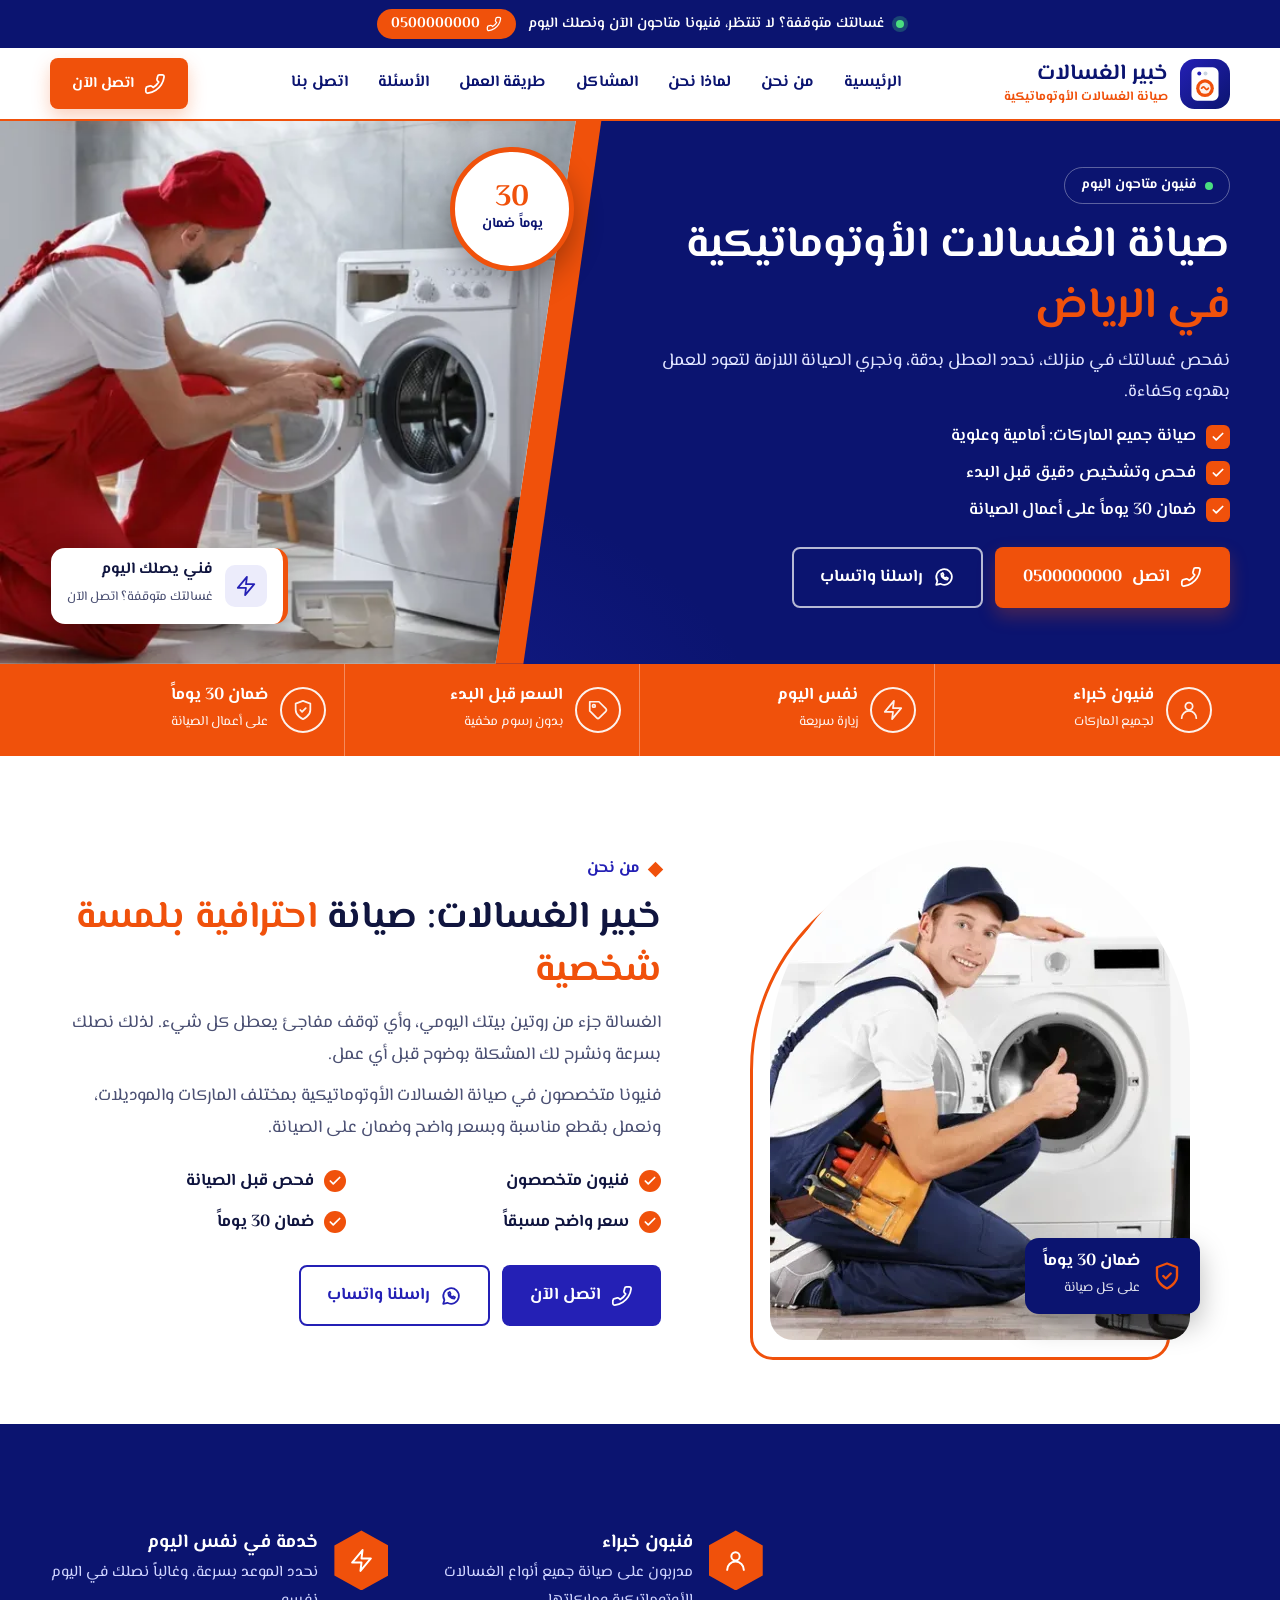
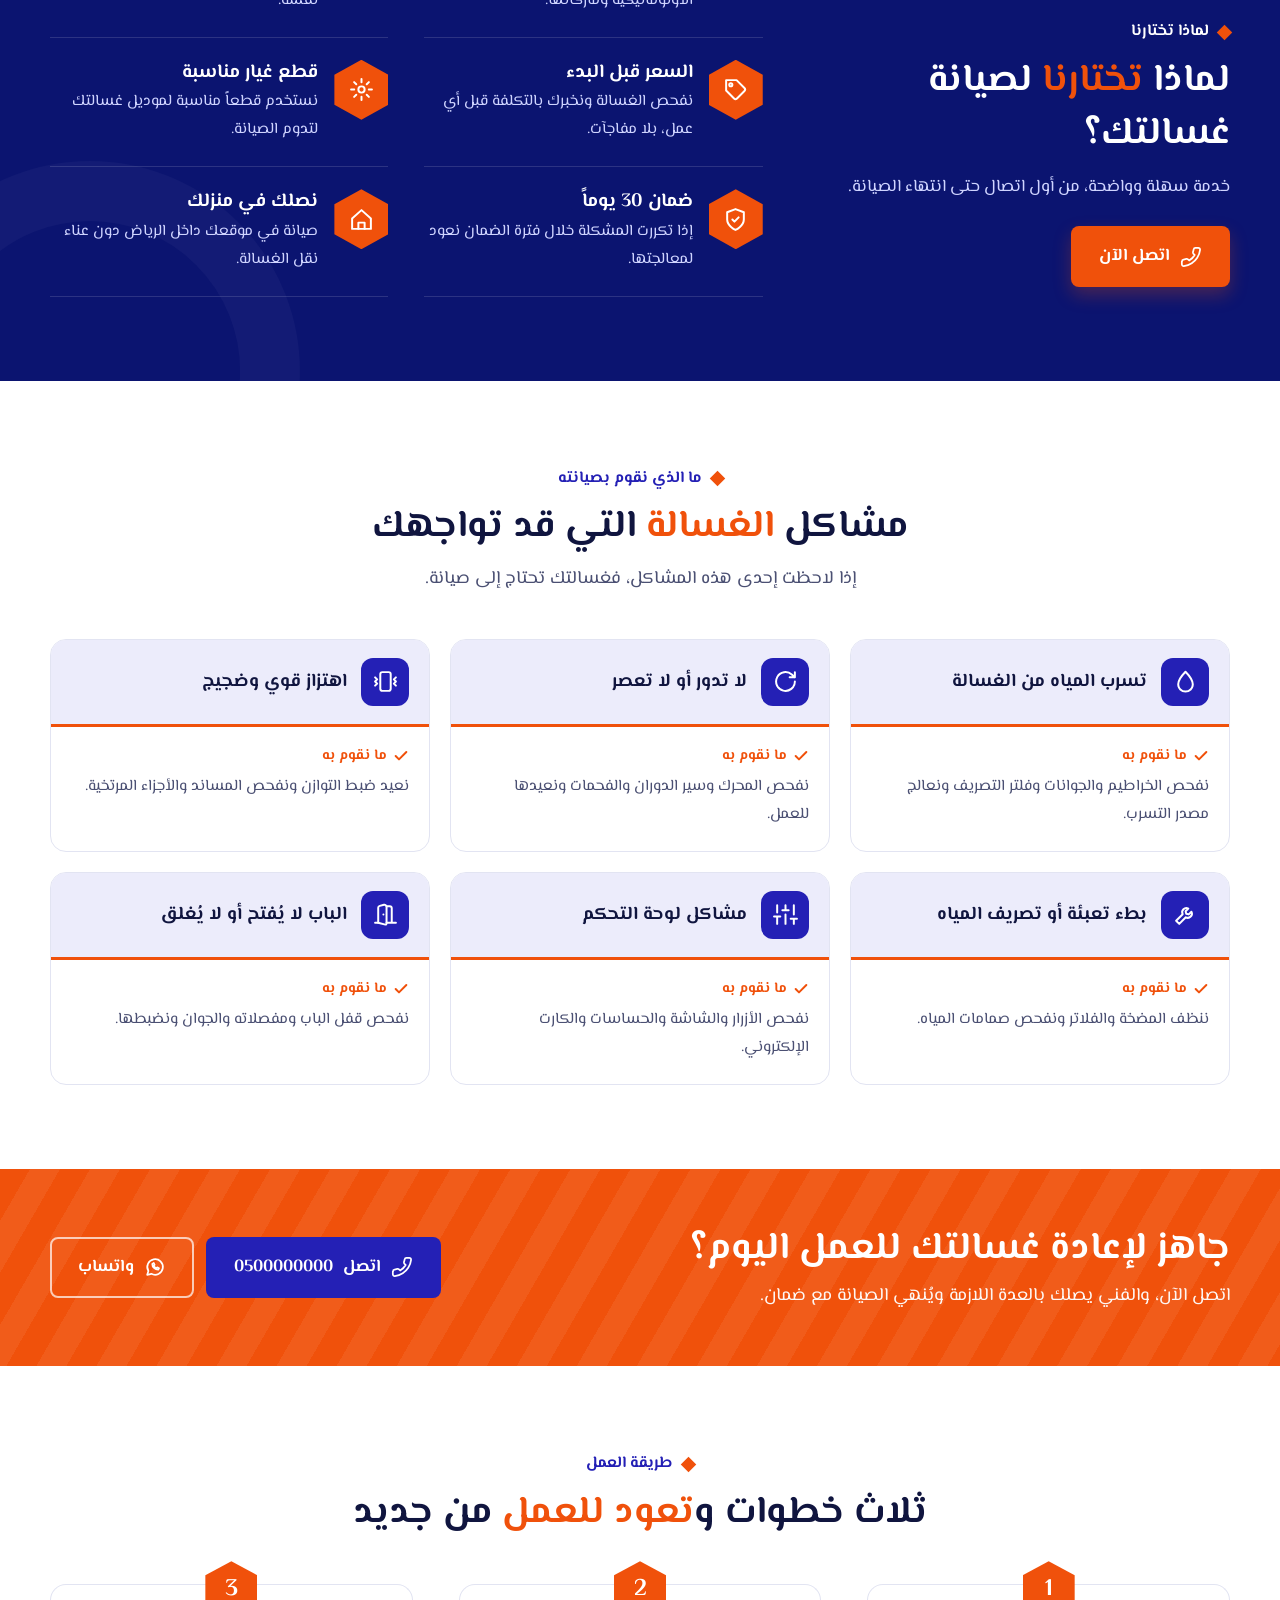
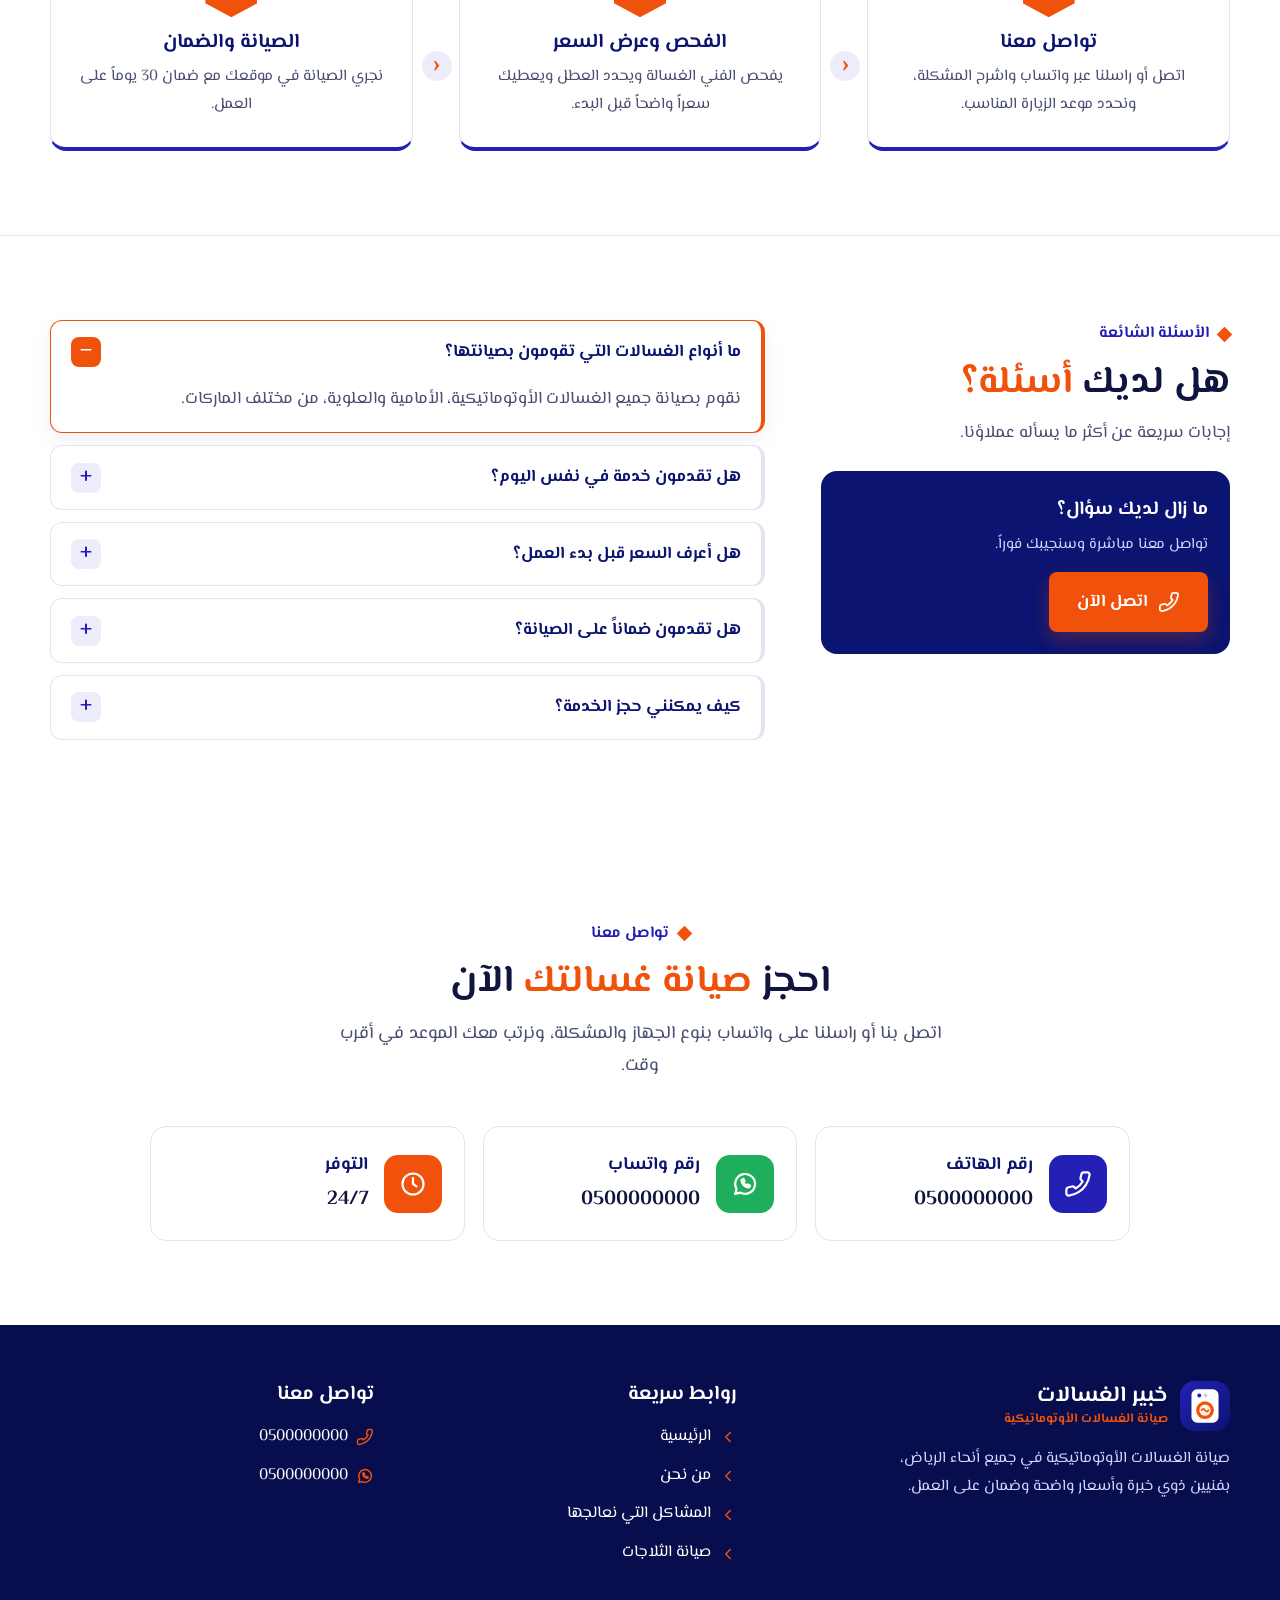
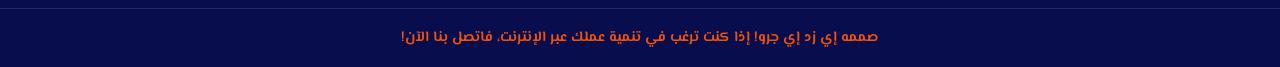
==== commit 3505ec3e: "Add files via upload" ====
--- a/index.html
+++ b/index.html
@@ -22,7 +22,6 @@
 <section id="about"><div class="wrap about"><div class="aimg"><img src="images/washer-about.webp" alt="صيانة الغسالات الأوتوماتيكية" loading="lazy" width="500" height="500">
 <div class="aexp"><svg class="ico "><use href="#i-shield"/></svg><div><b>ضمان 30 يوماً</b><span>على كل صيانة</span></div></div></div>
 <div><span class="tag">من نحن</span><h2>خبير الغسالات: صيانة <span>احترافية بلمسة شخصية</span></h2><p>الغسالة جزء من روتين بيتك اليومي، وأي توقف مفاجئ يعطل كل شيء. لذلك نصلك بسرعة ونشرح لك المشكلة بوضوح قبل أي عمل.</p><p>فنيونا متخصصون في صيانة الغسالات الأوتوماتيكية بمختلف الماركات والموديلات، ونعمل بقطع مناسبة وبسعر واضح وضمان على الصيانة.</p>
-<div class="astats"><div><strong>+10</strong><span>سنوات من الخبرة</span></div><div><strong>30</strong><span>يوماً ضمان</span></div><div><strong>24/7</strong><span>استقبال الطلبات</span></div></div>
 <ul class="apts"><li><span class="ck"><svg class="ico "><use href="#i-check"/></svg></span> فنيون متخصصون</li><li><span class="ck"><svg class="ico "><use href="#i-check"/></svg></span> فحص قبل الصيانة</li><li><span class="ck"><svg class="ico "><use href="#i-check"/></svg></span> سعر واضح مسبقاً</li><li><span class="ck"><svg class="ico "><use href="#i-check"/></svg></span> ضمان 30 يوماً</li></ul>
 <div class="row"><a href="#" class="btn b-main js-call"><svg class="ico flip"><use href="#i-phone"/></svg> اتصل الآن</a><a href="#" class="btn b-line js-wa"><svg class="ico "><use href="#i-wa"/></svg> راسلنا واتساب</a></div></div></div></section>
 <section class="why" id="why"><div class="wrap whyg"><div class="lead"><span class="tag">لماذا تختارنا</span><h2>لماذا <span>تختارنا</span> لصيانة غسالتك؟</h2><p>خدمة سهلة وواضحة، من أول اتصال حتى انتهاء الصيانة.</p><a href="#" class="btn b-acc js-call"><svg class="ico flip"><use href="#i-phone"/></svg> اتصل الآن</a></div><div class="wl"><div class="w"><span class="wi"><svg class="ico "><use href="#i-user"/></svg></span><div><h3>فنيون خبراء</h3><p>مدربون على صيانة جميع أنواع الغسالات الأوتوماتيكية وماركاتها.</p></div></div><div class="w"><span class="wi"><svg class="ico "><use href="#i-bolt"/></svg></span><div><h3>خدمة في نفس اليوم</h3><p>نحدد الموعد بسرعة، وغالباً نصلك في اليوم نفسه.</p></div></div><div class="w"><span class="wi"><svg class="ico "><use href="#i-tag"/></svg></span><div><h3>السعر قبل البدء</h3><p>نفحص الغسالة ونخبرك بالتكلفة قبل أي عمل، بلا مفاجآت.</p></div></div><div class="w"><span class="wi"><svg class="ico "><use href="#i-gear"/></svg></span><div><h3>قطع غيار مناسبة</h3><p>نستخدم قطعاً مناسبة لموديل غسالتك لتدوم الصيانة.</p></div></div><div class="w"><span class="wi"><svg class="ico "><use href="#i-shield"/></svg></span><div><h3>ضمان 30 يوماً</h3><p>إذا تكررت المشكلة خلال فترة الضمان نعود لمعالجتها.</p></div></div><div class="w"><span class="wi"><svg class="ico "><use href="#i-house"/></svg></span><div><h3>نصلك في منزلك</h3><p>صيانة في موقعك داخل الرياض دون عناء نقل الغسالة.</p></div></div></div></div></section>
@@ -40,7 +39,7 @@
 <a href="#" class="cc wa js-wa"><span class="ci"><svg class="ico "><use href="#i-wa"/></svg></span><span><b>رقم واتساب</b><span class="num" dir="ltr">0500000000</span></span></a>
 <div class="cc hr"><span class="ci"><svg class="ico "><use href="#i-clock"/></svg></span><span><b>التوفر</b><span>24/7</span></span></div></div></div></section>
 <footer><div class="wrap fg"><div><a href="#top" class="logo"><svg viewBox="0 0 48 48" aria-hidden="true"><defs><linearGradient id="lg" x1="0" y1="0" x2="1" y2="1"><stop offset="0" stop-color="#2420B5"/><stop offset="1" stop-color="#0B1470"/></linearGradient></defs><rect width="48" height="48" rx="14" fill="url(#lg)"/><rect x="11" y="8" width="26" height="32" rx="5.5" fill="#fff"/><circle cx="18.5" cy="14" r="1.9" fill="#2420B5"/><circle cx="24.5" cy="14" r="1.9" fill="#cbd5e1"/><circle cx="24" cy="28" r="8.5" fill="#F0510B"/><circle cx="24" cy="28" r="5.4" fill="#fff" opacity=".92"/><path d="M20.8 28c1.1-1.7 2.2-1.7 3.2 0s2.1 1.7 3.2 0" stroke="#F0510B" fill="none" stroke-width="1.7" stroke-linecap="round"/></svg><span><b>خبير الغسالات</b><small>صيانة الغسالات الأوتوماتيكية</small></span></a><p>صيانة الغسالات الأوتوماتيكية في جميع أنحاء الرياض، بفنيين ذوي خبرة وأسعار واضحة وضمان على العمل.</p></div>
-<div><h4>روابط سريعة</h4><ul class="fl"><li><a href="#top"><svg class="ico "><use href="#i-chev"/></svg> الرئيسية</a></li><li><a href="#about"><svg class="ico "><use href="#i-chev"/></svg> من نحن</a></li><li><a href="#problems"><svg class="ico "><use href="#i-chev"/></svg> المشاكل التي نعالجها</a></li><li><a href="fridge.html"><svg class="ico "><use href="#i-chev"/></svg> صيانة الثلاجات</a></li></ul></div>
+<div><h4>روابط سريعة</h4><ul class="fl"><li><a href="#top"><svg class="ico "><use href="#i-chev"/></svg> الرئيسية</a></li><li><a href="#about"><svg class="ico "><use href="#i-chev"/></svg> من نحن</a></li><li><a href="#problems"><svg class="ico "><use href="#i-chev"/></svg> المشاكل التي نعالجها</a></li><li><a href="/fridge-repair"><svg class="ico "><use href="#i-chev"/></svg> صيانة الثلاجات</a></li></ul></div>
 <div><h4>تواصل معنا</h4><ul class="fl"><li><a href="#" class="js-call"><svg class="ico flip"><use href="#i-phone"/></svg> <span class="num" dir="ltr">0500000000</span></a></li><li><a href="#" class="js-wa"><svg class="ico "><use href="#i-wa"/></svg> <span class="num" dir="ltr">0500000000</span></a></li></ul></div></div>
 <div class="fb"><a href="https://api.whatsapp.com/send/?phone=923214914037" target="_blank" rel="noopener">صممه إي زد إي جرو! إذا كنت ترغب في تنمية عملك عبر الإنترنت، فاتصل بنا الآن!</a></div></footer>
 <div class="mbar"><a href="#" class="btn b-acc js-call"><svg class="ico flip"><use href="#i-phone"/></svg> اتصل الآن</a><a href="#" class="btn b-ghost js-wa"><svg class="ico "><use href="#i-wa"/></svg> واتساب</a></div>
--- a/style.css
+++ b/style.css
@@ -40,7 +40,7 @@
 header .b-acc{padding:10px 20px;font-size:15px}
 /* hero: slanted split */
 .hero{background:radial-gradient(800px 500px at 20% 120%,#2b2fd055,transparent 65%),var(--deep);color:#fff;position:relative;overflow:hidden;display:flex;flex-direction:column}
-.hero .wrap{position:relative;z-index:2;padding:88px 0 100px}
+.hero .wrap{position:relative;z-index:2;padding:48px 0 56px}
 .hcopy{max-width:min(590px,52%)}
 .hstripe,.hphoto{position:absolute;top:0;bottom:0;inset-inline-end:0}
 .hstripe{width:47%;background:var(--acc);clip-path:polygon(0 0,100% 0,87% 100%,0 100%)}
@@ -48,13 +48,13 @@
 .hphoto img{width:100%;height:100%;object-fit:cover;object-position:50% 30%}
 .pill{display:inline-flex;align-items:center;gap:8px;border:1px solid #ffffff55;padding:5px 16px;border-radius:99px;font-size:14px;font-weight:700}
 .pill i{width:8px;height:8px;border-radius:50%;background:#4ADE80}
-.hero h1{font-size:clamp(30px,4vw,52px);margin:16px 0 12px}.hero h1 span{color:var(--acc);display:block}
-.hero .sub{font-size:18.5px;color:#dfe3ff}
-.hlist{list-style:none;margin:20px 0 28px;display:grid;gap:10px}
+.hero h1{font-size:clamp(28px,3.4vw,44px);margin:12px 0 8px}.hero h1 span{color:var(--acc)}
+.hero .sub{font-size:17.5px;color:#dfe3ff;line-height:1.75}
+.hlist{list-style:none;margin:14px 0 22px;display:grid;gap:6px}
 .hlist li{display:flex;align-items:center;gap:10px;font-weight:600}
 .ck{width:24px;height:24px;border-radius:6px;background:var(--acc);color:#fff;display:grid;place-items:center;flex:none}
 .ck .ico{width:14px;height:14px;stroke-width:3}
-.hbadge{position:absolute;z-index:3;left:calc(40% - 62px);top:46px;width:124px;height:124px;border-radius:50%;background:#fff;color:var(--deep);border:5px solid var(--acc);display:grid;place-items:center;text-align:center;font-weight:700;line-height:1.25;box-shadow:0 12px 30px #0005}
+.hbadge{position:absolute;z-index:3;left:calc(40% - 62px);top:28px;width:124px;height:124px;border-radius:50%;background:#fff;color:var(--deep);border:5px solid var(--acc);display:grid;place-items:center;text-align:center;font-weight:700;line-height:1.25;box-shadow:0 12px 30px #0005}
 .hbadge strong{display:block;font-size:30px;color:var(--acc);line-height:1}
 .hbadge small{font-size:14px}
 .hcard{position:absolute;z-index:3;left:4%;bottom:40px;background:#fff;color:var(--ink);border-radius:14px;padding:12px 16px;display:flex;gap:12px;align-items:center;box-shadow:0 12px 30px #0004;border-inline-start:5px solid var(--acc)}
@@ -74,9 +74,7 @@
 .aexp{position:absolute;bottom:26px;inset-inline-start:-10px;background:var(--deep);color:#fff;border-radius:14px;padding:12px 18px;display:flex;gap:12px;align-items:center;box-shadow:0 12px 28px #0004;z-index:2}
 .aexp .ico{color:var(--acc);width:30px;height:30px}.aexp b{display:block;line-height:1.3}.aexp span{font-size:13.5px;opacity:.85}
 .about p{font-size:17.5px;margin-top:10px;color:var(--muted)}
-.astats{display:flex;gap:34px;margin:24px 0;padding:18px 0;border-block:1px solid var(--line)}
-.astats strong{display:block;font-size:36px;line-height:1.1;color:var(--main)}.astats span{font-size:15px;color:var(--muted)}
-.apts{list-style:none;display:grid;grid-template-columns:1fr 1fr;gap:10px 18px;margin:0 0 28px}
+.apts{list-style:none;display:grid;grid-template-columns:1fr 1fr;gap:10px 18px;margin:22px 0 28px}
 .apts li{display:flex;gap:10px;align-items:center;font-weight:700}
 .apts .ck{width:22px;height:22px;border-radius:50%}
 /* why */
@@ -179,7 +177,6 @@
  .hero .row .btn,.about .row .btn,.pbar .btn,.ctag .row,.ctag .btn,.askbox .btn{flex:1 1 100%}
  .f,.sf b{font-size:15px}.sf div span{display:none}.sfi{width:40px;height:40px}
  .aimg{max-width:88%}.aexp{inset-inline-start:-8px}
- .astats{gap:18px}.astats strong{font-size:28px}
  .apts{grid-template-columns:1fr}
  .wl{grid-template-columns:1fr}
  .grid3{grid-template-columns:1fr;gap:14px}
